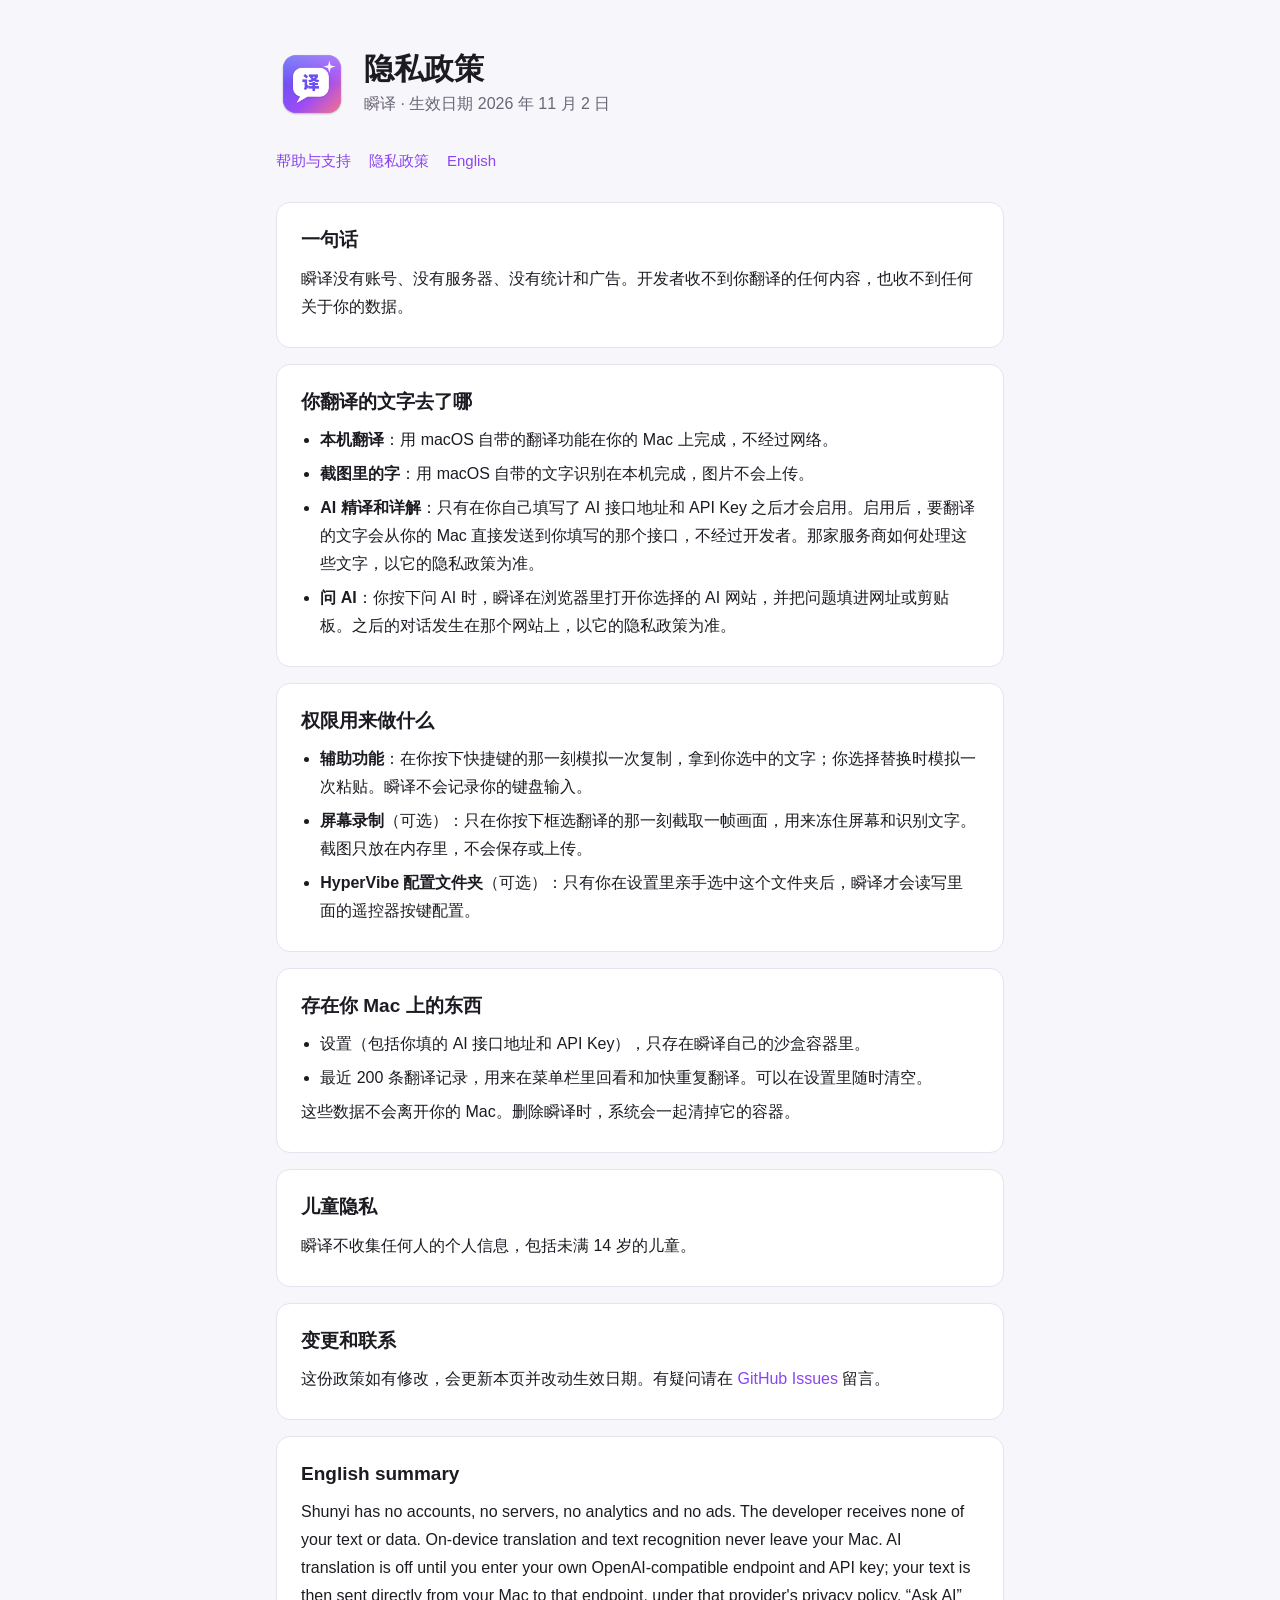
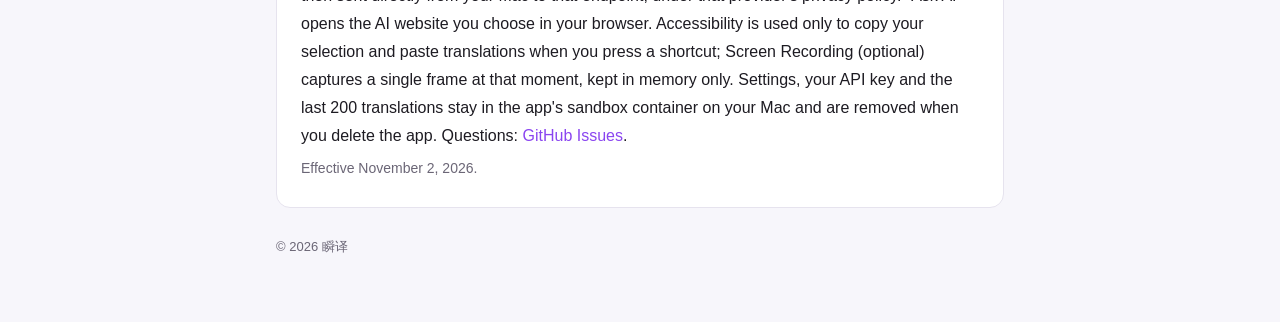
==== privacy.html @ 45ad6c39 "瞬译帮助页和隐私政策" ====
<!doctype html>
<html lang="zh-Hans">
<head>
<meta charset="utf-8">
<meta name="viewport" content="width=device-width, initial-scale=1">
<title>瞬译 · 隐私政策</title>
<link rel="icon" href="icon.png">
<link rel="stylesheet" href="style.css">
</head>
<body>
<main>
  <header>
    <img src="icon.png" alt="瞬译图标">
    <div>
      <h1>隐私政策</h1>
      <p>瞬译 · 生效日期 2026 年 11 月 2 日</p>
    </div>
  </header>
  <nav><a href="./">帮助与支持</a><a href="privacy.html">隐私政策</a><a href="#en">English</a></nav>

  <section>
    <h2>一句话</h2>
    <p>瞬译没有账号、没有服务器、没有统计和广告。开发者收不到你翻译的任何内容，也收不到任何关于你的数据。</p>
  </section>

  <section>
    <h2>你翻译的文字去了哪</h2>
    <ul>
      <li><b>本机翻译</b>：用 macOS 自带的翻译功能在你的 Mac 上完成，不经过网络。</li>
      <li><b>截图里的字</b>：用 macOS 自带的文字识别在本机完成，图片不会上传。</li>
      <li><b>AI 精译和详解</b>：只有在你自己填写了 AI 接口地址和 API Key 之后才会启用。启用后，要翻译的文字会从你的 Mac 直接发送到你填写的那个接口，不经过开发者。那家服务商如何处理这些文字，以它的隐私政策为准。</li>
      <li><b>问 AI</b>：你按下问 AI 时，瞬译在浏览器里打开你选择的 AI 网站，并把问题填进网址或剪贴板。之后的对话发生在那个网站上，以它的隐私政策为准。</li>
    </ul>
  </section>

  <section>
    <h2>权限用来做什么</h2>
    <ul>
      <li><b>辅助功能</b>：在你按下快捷键的那一刻模拟一次复制，拿到你选中的文字；你选择替换时模拟一次粘贴。瞬译不会记录你的键盘输入。</li>
      <li><b>屏幕录制</b>（可选）：只在你按下框选翻译的那一刻截取一帧画面，用来冻住屏幕和识别文字。截图只放在内存里，不会保存或上传。</li>
      <li><b>HyperVibe 配置文件夹</b>（可选）：只有你在设置里亲手选中这个文件夹后，瞬译才会读写里面的遥控器按键配置。</li>
    </ul>
  </section>

  <section>
    <h2>存在你 Mac 上的东西</h2>
    <ul>
      <li>设置（包括你填的 AI 接口地址和 API Key），只存在瞬译自己的沙盒容器里。</li>
      <li>最近 200 条翻译记录，用来在菜单栏里回看和加快重复翻译。可以在设置里随时清空。</li>
    </ul>
    <p>这些数据不会离开你的 Mac。删除瞬译时，系统会一起清掉它的容器。</p>
  </section>

  <section>
    <h2>儿童隐私</h2>
    <p>瞬译不收集任何人的个人信息，包括未满 14 岁的儿童。</p>
  </section>

  <section>
    <h2>变更和联系</h2>
    <p>这份政策如有修改，会更新本页并改动生效日期。有疑问请在 <a href="https://github.com/ViffyGwaanl/shunyi/issues">GitHub Issues</a> 留言。</p>
  </section>

  <section id="en">
    <h2>English summary</h2>
    <p>Shunyi has no accounts, no servers, no analytics and no ads. The developer receives none of your text or data. On-device translation and text recognition never leave your Mac. AI translation is off until you enter your own OpenAI-compatible endpoint and API key; your text is then sent directly from your Mac to that endpoint, under that provider's privacy policy. “Ask AI” opens the AI website you choose in your browser. Accessibility is used only to copy your selection and paste translations when you press a shortcut; Screen Recording (optional) captures a single frame at that moment, kept in memory only. Settings, your API key and the last 200 translations stay in the app's sandbox container on your Mac and are removed when you delete the app. Questions: <a href="https://github.com/ViffyGwaanl/shunyi/issues">GitHub Issues</a>.</p>
    <p class="muted">Effective November 2, 2026.</p>
  </section>

  <footer>© 2026 瞬译</footer>
</main>
</body>
</html>
---- style.css ----
:root { --bg: #f7f6fb; --card: #ffffff; --text: #1d1b22; --muted: #6b6676; --line: #e6e3ee; --accent: #8a45f0; }
@media (prefers-color-scheme: dark) {
  :root { --bg: #141218; --card: #1e1b24; --text: #ecebf1; --muted: #a29dad; --line: #2e2a36; --accent: #b98cff; }
}
* { box-sizing: border-box; }
body { margin: 0; background: var(--bg); color: var(--text); font: 16px/1.75 -apple-system, "PingFang SC", "Hiragino Sans GB", "Helvetica Neue", sans-serif; }
main { max-width: 760px; margin: 0 auto; padding: 48px 16px 64px; }
header { display: flex; align-items: center; gap: 16px; margin-bottom: 28px; }
header img { width: 72px; height: 72px; border-radius: 16px; }
h1 { font-size: 30px; line-height: 1.25; margin: 0; }
header p { margin: 2px 0 0; color: var(--muted); }
nav { display: flex; gap: 18px; margin: 0 0 28px; font-size: 15px; }
a { color: var(--accent); text-decoration: none; }
a:hover { text-decoration: underline; }
section { background: var(--card); border: 1px solid var(--line); border-radius: 14px; padding: 20px 24px; margin: 0 0 16px; }
h2 { font-size: 19px; margin: 0 0 8px; }
h3 { font-size: 16px; margin: 16px 0 4px; }
p, li { margin: 6px 0; }
ul { padding-left: 1.2em; margin: 6px 0; }
kbd { font: 13px ui-monospace, SFMono-Regular, Menlo, monospace; border: 1px solid var(--line); border-bottom-width: 2px; border-radius: 5px; padding: 0 5px; background: var(--bg); }
.muted { color: var(--muted); font-size: 14px; }
footer { color: var(--muted); font-size: 13px; margin-top: 28px; }
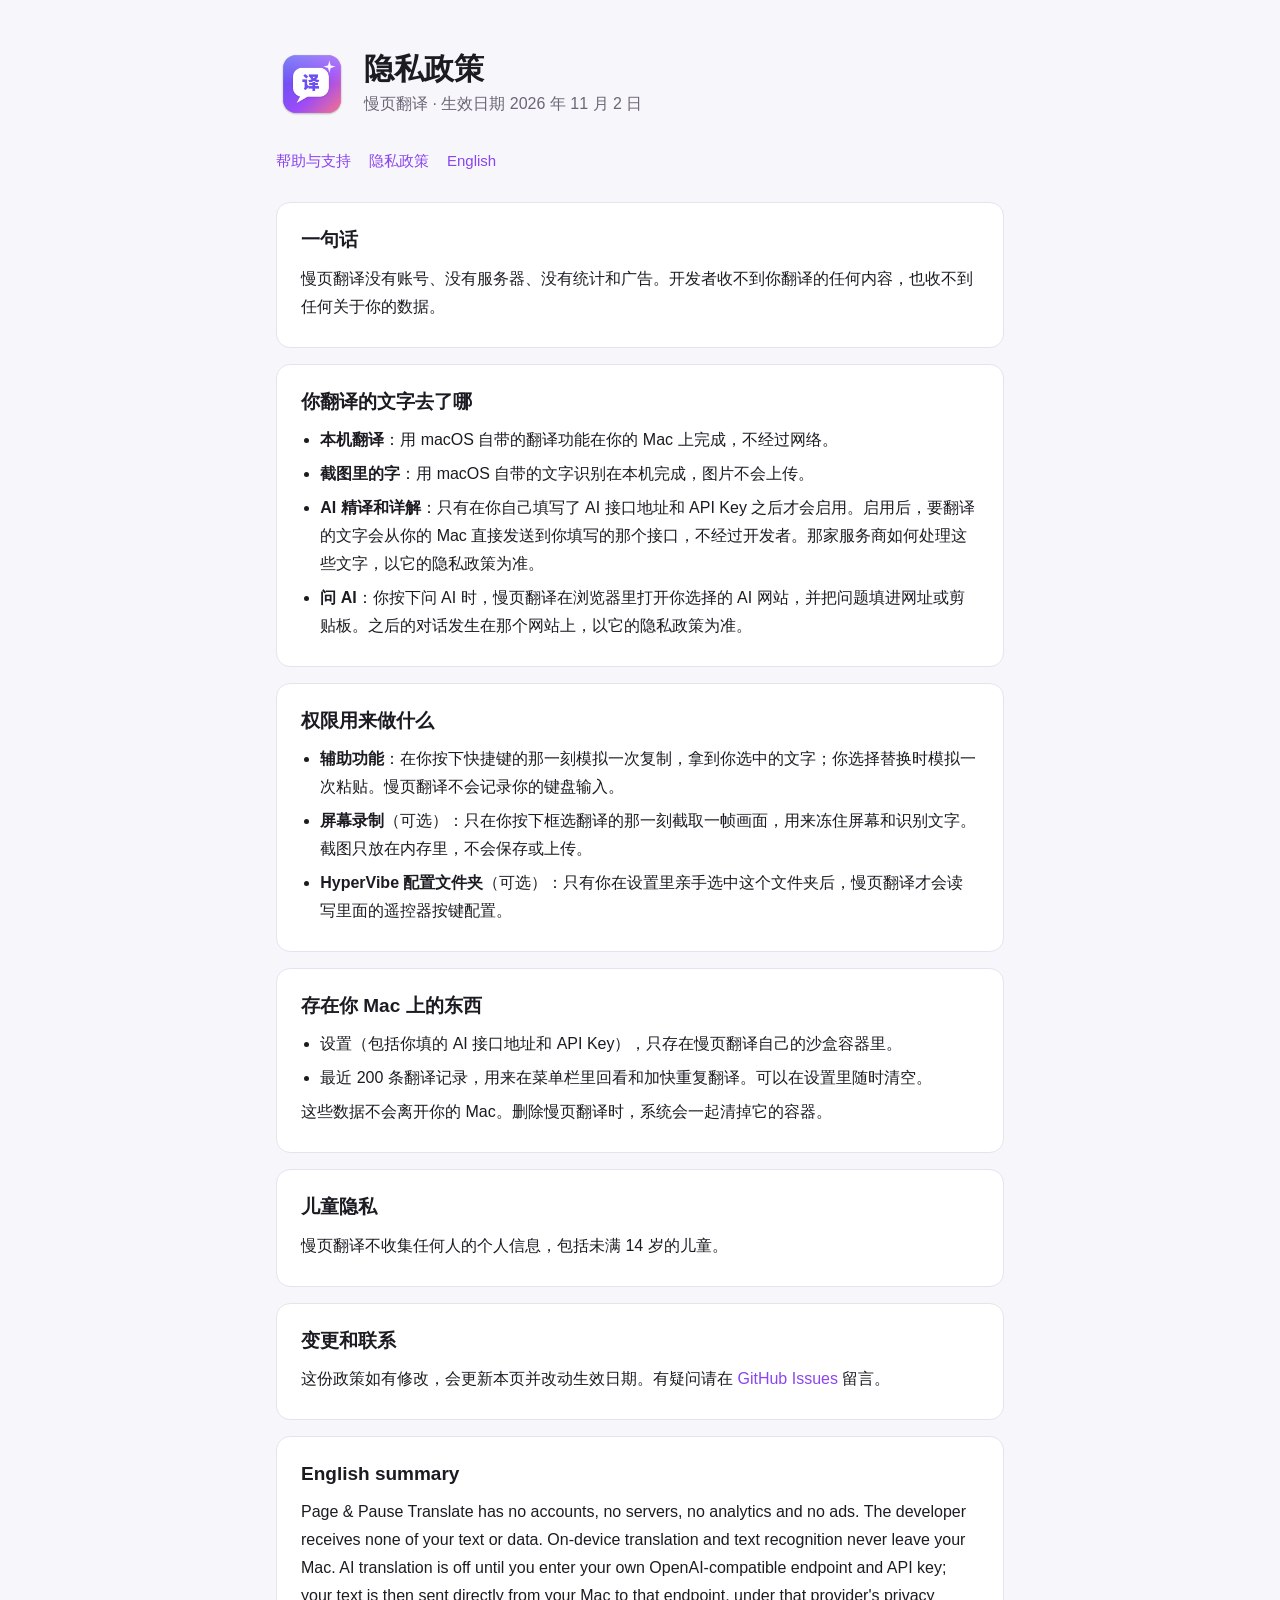
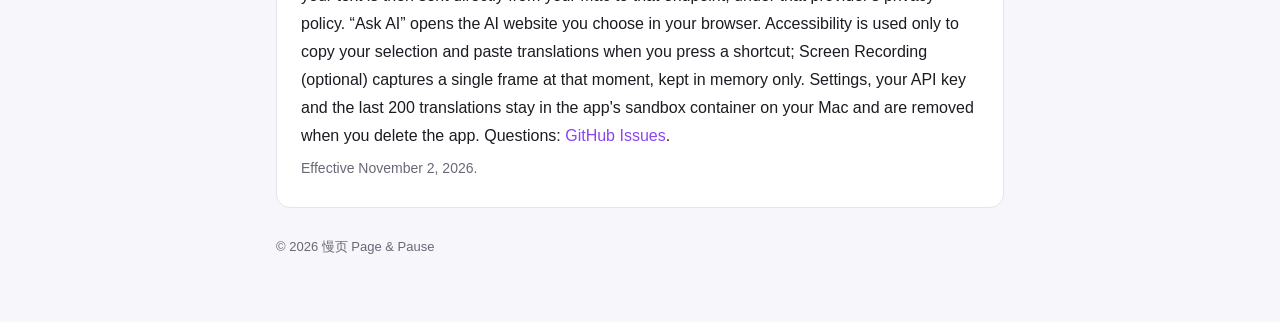
==== commit f460f370: "改名为慢页翻译" ====
--- a/privacy.html
+++ b/privacy.html
@@ -3,24 +3,24 @@
 <head>
 <meta charset="utf-8">
 <meta name="viewport" content="width=device-width, initial-scale=1">
-<title>瞬译 · 隐私政策</title>
+<title>慢页翻译 · 隐私政策</title>
 <link rel="icon" href="icon.png">
 <link rel="stylesheet" href="style.css">
 </head>
 <body>
 <main>
   <header>
-    <img src="icon.png" alt="瞬译图标">
+    <img src="icon.png" alt="慢页翻译图标">
     <div>
       <h1>隐私政策</h1>
-      <p>瞬译 · 生效日期 2026 年 11 月 2 日</p>
+      <p>慢页翻译 · 生效日期 2026 年 11 月 2 日</p>
     </div>
   </header>
   <nav><a href="./">帮助与支持</a><a href="privacy.html">隐私政策</a><a href="#en">English</a></nav>
 
   <section>
     <h2>一句话</h2>
-    <p>瞬译没有账号、没有服务器、没有统计和广告。开发者收不到你翻译的任何内容，也收不到任何关于你的数据。</p>
+    <p>慢页翻译没有账号、没有服务器、没有统计和广告。开发者收不到你翻译的任何内容，也收不到任何关于你的数据。</p>
   </section>
 
   <section>
@@ -29,31 +29,31 @@
       <li><b>本机翻译</b>：用 macOS 自带的翻译功能在你的 Mac 上完成，不经过网络。</li>
       <li><b>截图里的字</b>：用 macOS 自带的文字识别在本机完成，图片不会上传。</li>
       <li><b>AI 精译和详解</b>：只有在你自己填写了 AI 接口地址和 API Key 之后才会启用。启用后，要翻译的文字会从你的 Mac 直接发送到你填写的那个接口，不经过开发者。那家服务商如何处理这些文字，以它的隐私政策为准。</li>
-      <li><b>问 AI</b>：你按下问 AI 时，瞬译在浏览器里打开你选择的 AI 网站，并把问题填进网址或剪贴板。之后的对话发生在那个网站上，以它的隐私政策为准。</li>
+      <li><b>问 AI</b>：你按下问 AI 时，慢页翻译在浏览器里打开你选择的 AI 网站，并把问题填进网址或剪贴板。之后的对话发生在那个网站上，以它的隐私政策为准。</li>
     </ul>
   </section>
 
   <section>
     <h2>权限用来做什么</h2>
     <ul>
-      <li><b>辅助功能</b>：在你按下快捷键的那一刻模拟一次复制，拿到你选中的文字；你选择替换时模拟一次粘贴。瞬译不会记录你的键盘输入。</li>
+      <li><b>辅助功能</b>：在你按下快捷键的那一刻模拟一次复制，拿到你选中的文字；你选择替换时模拟一次粘贴。慢页翻译不会记录你的键盘输入。</li>
       <li><b>屏幕录制</b>（可选）：只在你按下框选翻译的那一刻截取一帧画面，用来冻住屏幕和识别文字。截图只放在内存里，不会保存或上传。</li>
-      <li><b>HyperVibe 配置文件夹</b>（可选）：只有你在设置里亲手选中这个文件夹后，瞬译才会读写里面的遥控器按键配置。</li>
+      <li><b>HyperVibe 配置文件夹</b>（可选）：只有你在设置里亲手选中这个文件夹后，慢页翻译才会读写里面的遥控器按键配置。</li>
     </ul>
   </section>
 
   <section>
     <h2>存在你 Mac 上的东西</h2>
     <ul>
-      <li>设置（包括你填的 AI 接口地址和 API Key），只存在瞬译自己的沙盒容器里。</li>
+      <li>设置（包括你填的 AI 接口地址和 API Key），只存在慢页翻译自己的沙盒容器里。</li>
       <li>最近 200 条翻译记录，用来在菜单栏里回看和加快重复翻译。可以在设置里随时清空。</li>
     </ul>
-    <p>这些数据不会离开你的 Mac。删除瞬译时，系统会一起清掉它的容器。</p>
+    <p>这些数据不会离开你的 Mac。删除慢页翻译时，系统会一起清掉它的容器。</p>
   </section>
 
   <section>
     <h2>儿童隐私</h2>
-    <p>瞬译不收集任何人的个人信息，包括未满 14 岁的儿童。</p>
+    <p>慢页翻译不收集任何人的个人信息，包括未满 14 岁的儿童。</p>
   </section>
 
   <section>
@@ -63,11 +63,11 @@
 
   <section id="en">
     <h2>English summary</h2>
-    <p>Shunyi has no accounts, no servers, no analytics and no ads. The developer receives none of your text or data. On-device translation and text recognition never leave your Mac. AI translation is off until you enter your own OpenAI-compatible endpoint and API key; your text is then sent directly from your Mac to that endpoint, under that provider's privacy policy. “Ask AI” opens the AI website you choose in your browser. Accessibility is used only to copy your selection and paste translations when you press a shortcut; Screen Recording (optional) captures a single frame at that moment, kept in memory only. Settings, your API key and the last 200 translations stay in the app's sandbox container on your Mac and are removed when you delete the app. Questions: <a href="https://github.com/ViffyGwaanl/shunyi/issues">GitHub Issues</a>.</p>
+    <p>Page &amp; Pause Translate has no accounts, no servers, no analytics and no ads. The developer receives none of your text or data. On-device translation and text recognition never leave your Mac. AI translation is off until you enter your own OpenAI-compatible endpoint and API key; your text is then sent directly from your Mac to that endpoint, under that provider's privacy policy. “Ask AI” opens the AI website you choose in your browser. Accessibility is used only to copy your selection and paste translations when you press a shortcut; Screen Recording (optional) captures a single frame at that moment, kept in memory only. Settings, your API key and the last 200 translations stay in the app's sandbox container on your Mac and are removed when you delete the app. Questions: <a href="https://github.com/ViffyGwaanl/shunyi/issues">GitHub Issues</a>.</p>
     <p class="muted">Effective November 2, 2026.</p>
   </section>
 
-  <footer>© 2026 瞬译</footer>
+  <footer>© 2026 慢页 Page &amp; Pause</footer>
 </main>
 </body>
 </html>
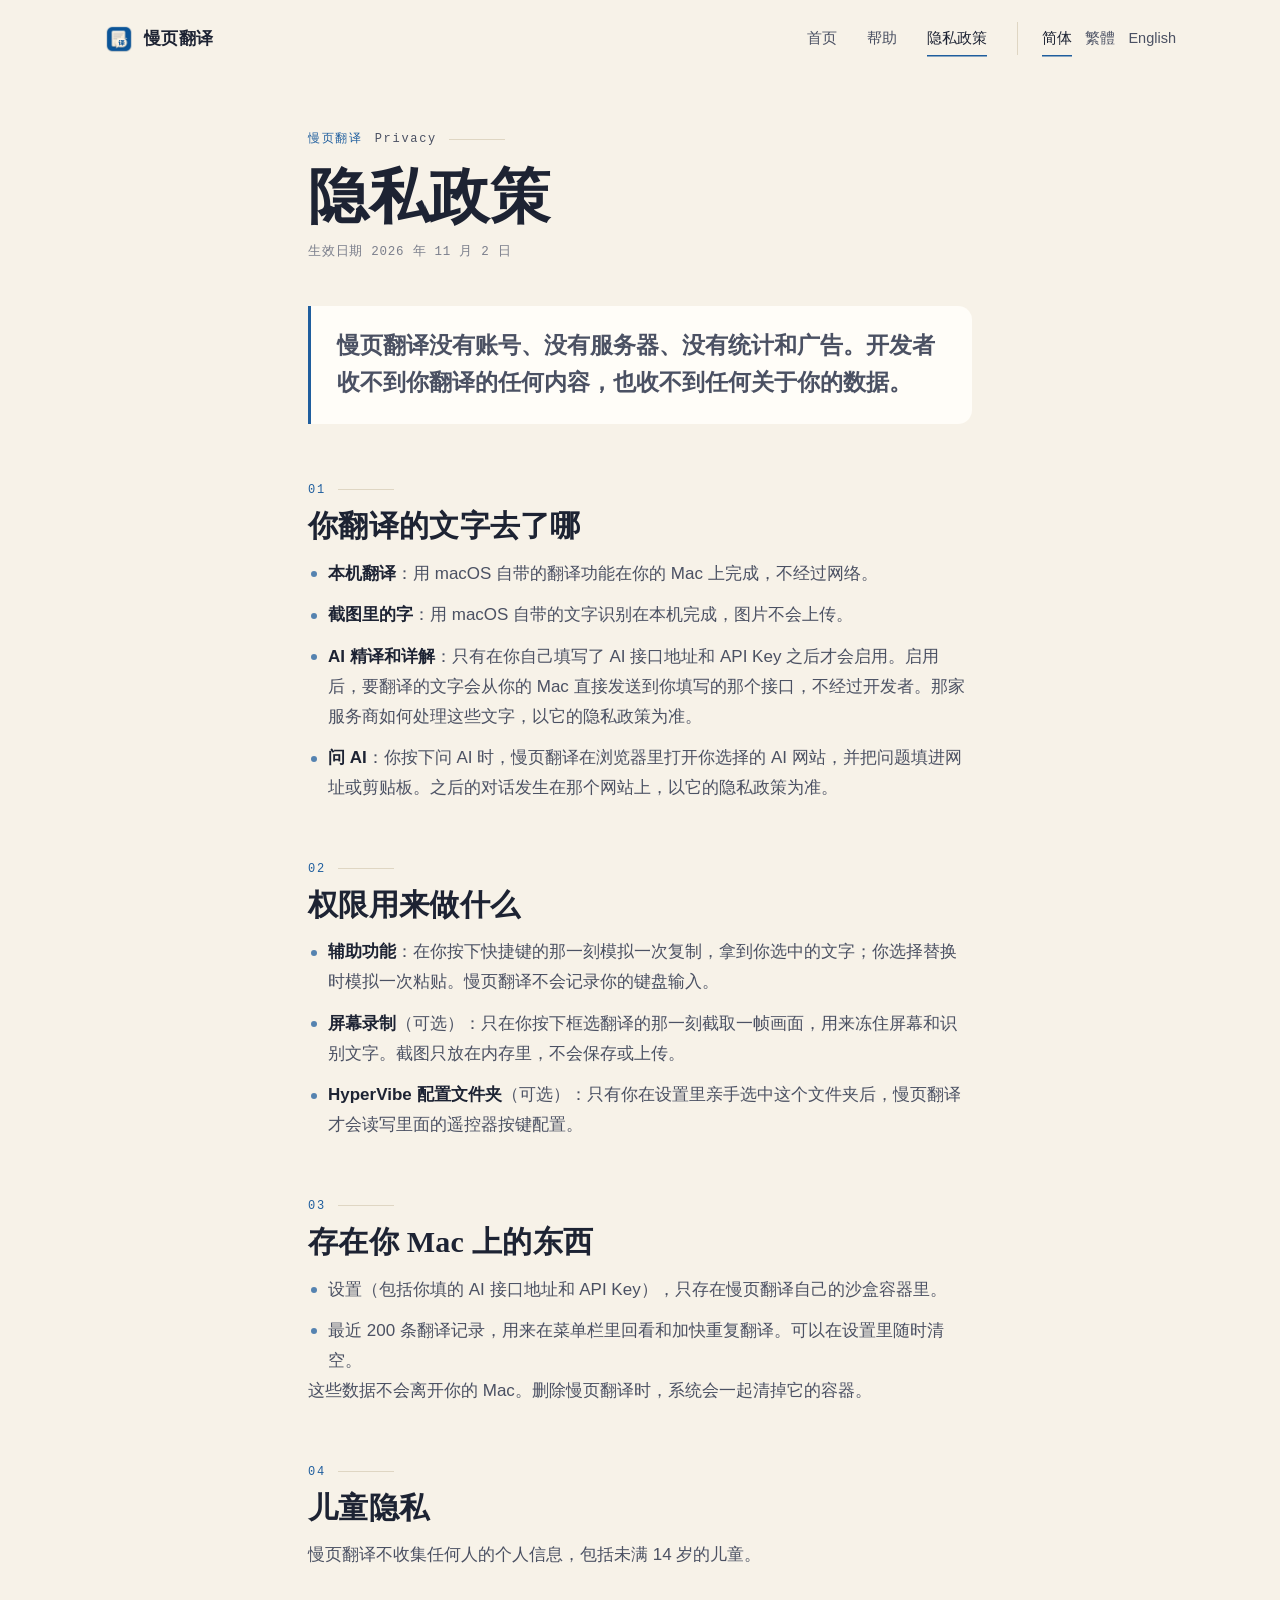
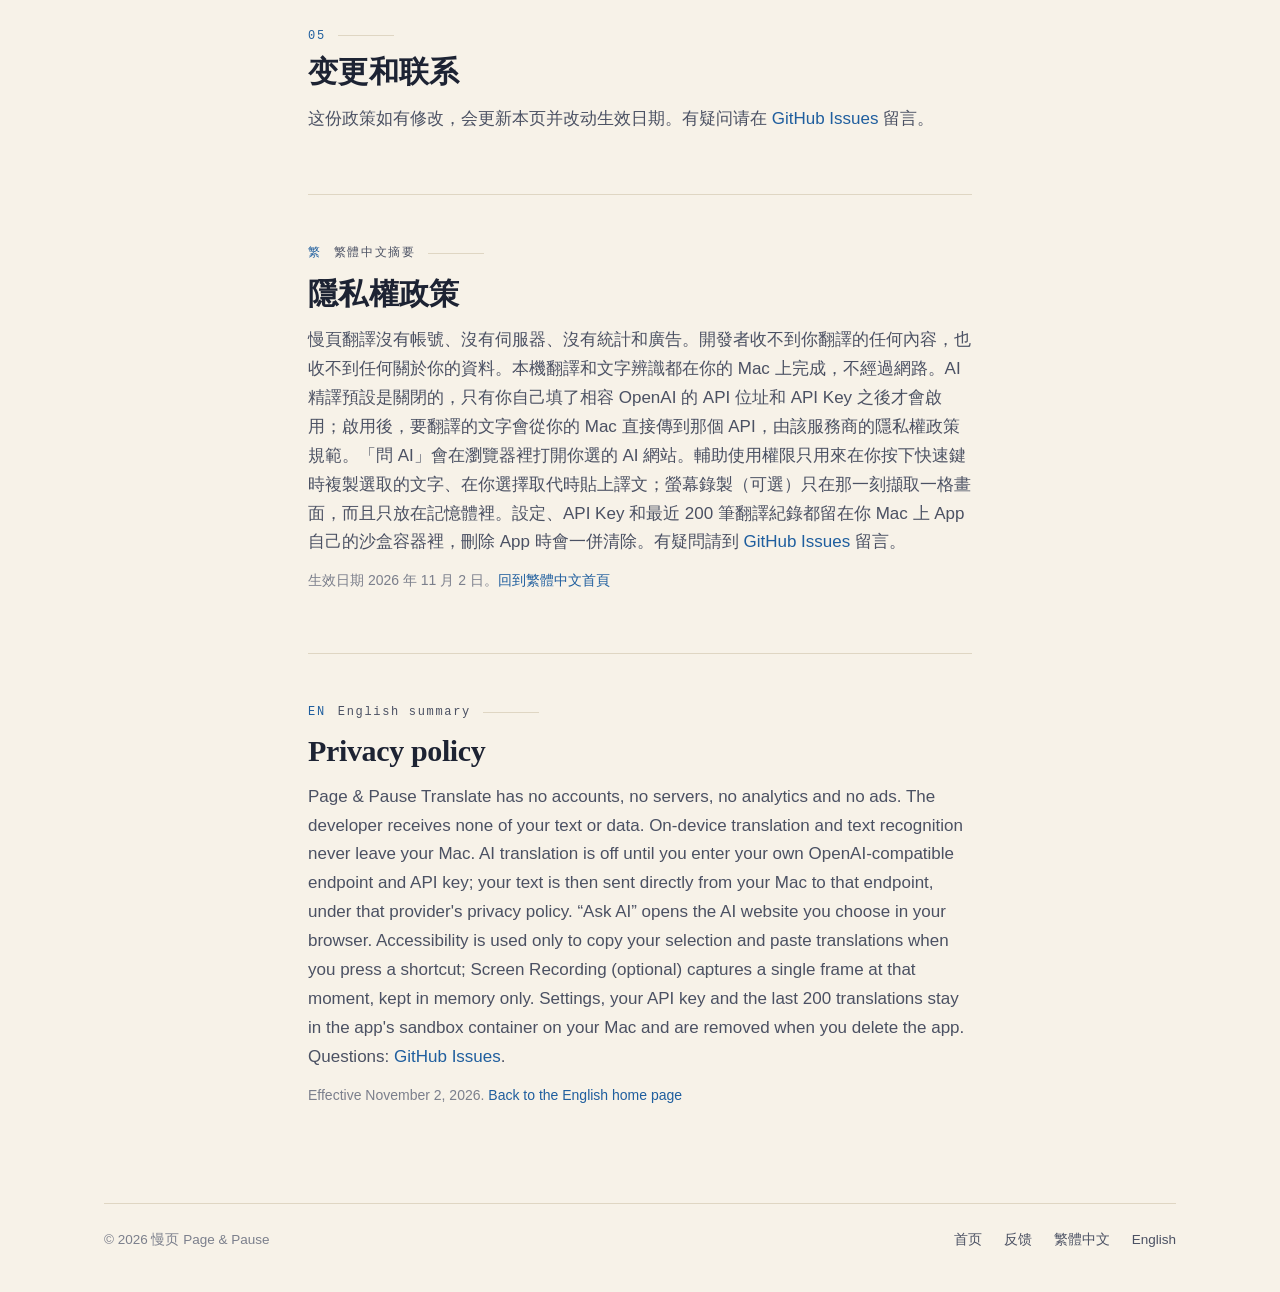
==== commit 5888b5eb: "改成落地页：简体、繁體、English 三个版本，首屏卡片演示，八个功能，隐私，常见问题" ====
--- a/privacy.html
+++ b/privacy.html
@@ -4,26 +4,41 @@
 <meta charset="utf-8">
 <meta name="viewport" content="width=device-width, initial-scale=1">
 <title>慢页翻译 · 隐私政策</title>
+<meta name="description" content="慢页翻译没有账号、没有服务器、没有统计和广告。开发者收不到你翻译的任何内容，也收不到任何关于你的数据。">
+<meta property="og:type" content="website">
+<meta property="og:title" content="慢页翻译 · 隐私政策">
+<meta property="og:image" content="https://viffygwaanl.github.io/shunyi/og.png">
+<meta name="theme-color" content="#F7F2E8" media="(prefers-color-scheme: light)">
+<meta name="theme-color" content="#14161B" media="(prefers-color-scheme: dark)">
 <link rel="icon" href="icon.png">
 <link rel="stylesheet" href="style.css">
 </head>
 <body>
-<main>
-  <header>
-    <img src="icon.png" alt="慢页翻译图标">
-    <div>
-      <h1>隐私政策</h1>
-      <p>慢页翻译 · 生效日期 2026 年 11 月 2 日</p>
-    </div>
-  </header>
-  <nav><a href="./">帮助与支持</a><a href="privacy.html">隐私政策</a><a href="#en">English</a></nav>
+<a class="skip" href="#main">跳到正文</a>
+
+<header class="top wrap">
+  <a class="brand" href="./" aria-label="慢页翻译 首页"><img src="icon.png" alt="" width="30" height="30"><span>慢页翻译</span></a>
+  <nav aria-label="页面导航">
+    <a href="./">首页</a>
+    <a class="opt" href="./#help">帮助</a>
+    <a class="opt" href="privacy.html" aria-current="page">隐私政策</a>
+    <span class="langs">
+      <a href="#main" aria-current="true">简体</a>
+      <a href="#zh-hant" lang="zh-Hant">繁體</a>
+      <a href="#en" lang="en">English</a>
+    </span>
+  </nav>
+</header>
+
+<main id="main" class="doc wrap">
+  <p class="folio"><span>慢页翻译</span>Privacy</p>
+  <h1>隐私政策</h1>
+  <p class="date">生效日期 2026 年 11 月 2 日</p>
+
+  <p class="one">慢页翻译没有账号、没有服务器、没有统计和广告。开发者收不到你翻译的任何内容，也收不到任何关于你的数据。</p>
 
   <section>
-    <h2>一句话</h2>
-    <p>慢页翻译没有账号、没有服务器、没有统计和广告。开发者收不到你翻译的任何内容，也收不到任何关于你的数据。</p>
-  </section>
-
-  <section>
+    <p class="folio"><span>01</span></p>
     <h2>你翻译的文字去了哪</h2>
     <ul>
       <li><b>本机翻译</b>：用 macOS 自带的翻译功能在你的 Mac 上完成，不经过网络。</li>
@@ -34,6 +49,7 @@
   </section>
 
   <section>
+    <p class="folio"><span>02</span></p>
     <h2>权限用来做什么</h2>
     <ul>
       <li><b>辅助功能</b>：在你按下快捷键的那一刻模拟一次复制，拿到你选中的文字；你选择替换时模拟一次粘贴。慢页翻译不会记录你的键盘输入。</li>
@@ -43,6 +59,7 @@
   </section>
 
   <section>
+    <p class="folio"><span>03</span></p>
     <h2>存在你 Mac 上的东西</h2>
     <ul>
       <li>设置（包括你填的 AI 接口地址和 API Key），只存在慢页翻译自己的沙盒容器里。</li>
@@ -52,22 +69,40 @@
   </section>
 
   <section>
+    <p class="folio"><span>04</span></p>
     <h2>儿童隐私</h2>
     <p>慢页翻译不收集任何人的个人信息，包括未满 14 岁的儿童。</p>
   </section>
 
   <section>
+    <p class="folio"><span>05</span></p>
     <h2>变更和联系</h2>
     <p>这份政策如有修改，会更新本页并改动生效日期。有疑问请在 <a href="https://github.com/ViffyGwaanl/shunyi/issues">GitHub Issues</a> 留言。</p>
   </section>
 
-  <section id="en">
-    <h2>English summary</h2>
-    <p>Page &amp; Pause Translate has no accounts, no servers, no analytics and no ads. The developer receives none of your text or data. On-device translation and text recognition never leave your Mac. AI translation is off until you enter your own OpenAI-compatible endpoint and API key; your text is then sent directly from your Mac to that endpoint, under that provider's privacy policy. “Ask AI” opens the AI website you choose in your browser. Accessibility is used only to copy your selection and paste translations when you press a shortcut; Screen Recording (optional) captures a single frame at that moment, kept in memory only. Settings, your API key and the last 200 translations stay in the app's sandbox container on your Mac and are removed when you delete the app. Questions: <a href="https://github.com/ViffyGwaanl/shunyi/issues">GitHub Issues</a>.</p>
-    <p class="muted">Effective November 2, 2026.</p>
+  <section class="en" id="zh-hant" lang="zh-Hant">
+    <p class="folio"><span>繁</span>繁體中文摘要</p>
+    <h2>隱私權政策</h2>
+    <p>慢頁翻譯沒有帳號、沒有伺服器、沒有統計和廣告。開發者收不到你翻譯的任何內容，也收不到任何關於你的資料。本機翻譯和文字辨識都在你的 Mac 上完成，不經過網路。AI 精譯預設是關閉的，只有你自己填了相容 OpenAI 的 API 位址和 API Key 之後才會啟用；啟用後，要翻譯的文字會從你的 Mac 直接傳到那個 API，由該服務商的隱私權政策規範。「問 AI」會在瀏覽器裡打開你選的 AI 網站。輔助使用權限只用來在你按下快速鍵時複製選取的文字、在你選擇取代時貼上譯文；螢幕錄製（可選）只在那一刻擷取一格畫面，而且只放在記憶體裡。設定、API Key 和最近 200 筆翻譯紀錄都留在你 Mac 上 App 自己的沙盒容器裡，刪除 App 時會一併清除。有疑問請到 <a href="https://github.com/ViffyGwaanl/shunyi/issues">GitHub Issues</a> 留言。</p>
+    <p class="muted">生效日期 2026 年 11 月 2 日。<a href="zh-hant.html">回到繁體中文首頁</a></p>
   </section>
 
-  <footer>© 2026 慢页 Page &amp; Pause</footer>
+  <section class="en" id="en" lang="en">
+    <p class="folio"><span>EN</span>English summary</p>
+    <h2>Privacy policy</h2>
+    <p>Page &amp; Pause Translate has no accounts, no servers, no analytics and no ads. The developer receives none of your text or data. On-device translation and text recognition never leave your Mac. AI translation is off until you enter your own OpenAI-compatible endpoint and API key; your text is then sent directly from your Mac to that endpoint, under that provider's privacy policy. “Ask AI” opens the AI website you choose in your browser. Accessibility is used only to copy your selection and paste translations when you press a shortcut; Screen Recording (optional) captures a single frame at that moment, kept in memory only. Settings, your API key and the last 200 translations stay in the app's sandbox container on your Mac and are removed when you delete the app. Questions: <a href="https://github.com/ViffyGwaanl/shunyi/issues">GitHub Issues</a>.</p>
+    <p class="muted">Effective November 2, 2026. <a href="en.html">Back to the English home page</a></p>
+  </section>
 </main>
+
+<footer class="wrap"><div class="foot">
+  <span>© 2026 慢页 Page &amp; Pause</span>
+  <nav aria-label="页脚">
+    <a href="./">首页</a>
+    <a href="https://github.com/ViffyGwaanl/shunyi/issues">反馈</a>
+    <a href="zh-hant.html" lang="zh-Hant" hreflang="zh-Hant">繁體中文</a>
+    <a href="en.html" lang="en" hreflang="en">English</a>
+  </nav>
+</div></footer>
 </body>
 </html>
--- a/style.css
+++ b/style.css
@@ -1,22 +1,445 @@
-:root { --bg: #f7f6fb; --card: #ffffff; --text: #1d1b22; --muted: #6b6676; --line: #e6e3ee; --accent: #8a45f0; }
+/* 慢页翻译 · 纸与海
+   纸 #F7F2E8  墨 #1D2333  海 #1F5E9E  珊瑚 #E8735A（少用）  鼠尾草 #4F9A6B */
+
+:root {
+  color-scheme: light dark;
+  --paper: #F7F2E8; --paper-2: #FFFDF8; --paper-3: #EFE8D9;
+  --ink: #1D2333; --ink-2: #4B5163; --ink-3: #7B7F8C;
+  --rule: #DFD6C3; --rule-2: #EAE3D3;
+  --ocean: #1F5E9E; --ocean-2: #3F7FC1; --ocean-soft: rgba(31, 94, 158, .10);
+  --coral: #E8735A; --sage: #4F9A6B;
+  --sel: #BAD7FB;
+  --sea: #1F5E9E; --sea-deep: #174B80; --on-sea: #F7F2E8;
+  --glass: rgba(255, 250, 241, .86); --glass-edge: rgba(255, 255, 255, .8);
+  --fill: rgba(29, 35, 51, .05); --fill-2: rgba(29, 35, 51, .09); --hair: rgba(29, 35, 51, .13);
+  --shadow-card: 0 0 0 .5px rgba(29, 35, 51, .12), 0 22px 46px -14px rgba(29, 35, 51, .34), 0 4px 12px rgba(29, 35, 51, .08);
+  --shadow-sheet: 0 30px 70px -30px rgba(29, 35, 51, .30), 0 2px 6px rgba(29, 35, 51, .05);
+  --serif: "Charter", "Iowan Old Style", Georgia, "Songti SC", "STSong", "Noto Serif SC", "Source Han Serif SC", "Noto Serif CJK SC", serif;
+  --sans: -apple-system, BlinkMacSystemFont, "PingFang SC", "Hiragino Sans GB", "Helvetica Neue", "Segoe UI", "Microsoft YaHei", sans-serif;
+  --mono: ui-monospace, "SF Mono", SFMono-Regular, Menlo, Consolas, monospace;
+  --round: ui-rounded, "SF Pro Rounded", -apple-system, "PingFang SC", sans-serif;
+  --gutter: clamp(20px, 5vw, 48px);
+  --gap-section: clamp(72px, 11vw, 136px);
+}
+:root:lang(en) { --serif: ui-serif, "New York", "Charter", "Iowan Old Style", Georgia, "Songti SC", serif; }
+:root:lang(zh-Hant) {
+  --serif: "Charter", "Iowan Old Style", Georgia, "Songti TC", "STSong", "Noto Serif TC", "Source Han Serif TC", "Noto Serif CJK TC", serif;
+  --sans: -apple-system, BlinkMacSystemFont, "PingFang TC", "Heiti TC", "Helvetica Neue", "Segoe UI", "Microsoft JhengHei", sans-serif;
+  --round: ui-rounded, "SF Pro Rounded", -apple-system, "PingFang TC", sans-serif;
+}
+
 @media (prefers-color-scheme: dark) {
-  :root { --bg: #141218; --card: #1e1b24; --text: #ecebf1; --muted: #a29dad; --line: #2e2a36; --accent: #b98cff; }
-}
+  :root {
+    --paper: #14161B; --paper-2: #1C1F26; --paper-3: #0F1115;
+    --ink: #ECE9E1; --ink-2: #B5B7BE; --ink-3: #8A8D97;
+    --rule: #2D313A; --rule-2: #252931;
+    --ocean: #78ABEE; --ocean-2: #5A93DD; --ocean-soft: rgba(120, 171, 238, .14);
+    --coral: #F08D76; --sage: #72BC8D;
+    --sel: #2F5687;
+    --sea: #173A61; --sea-deep: #10294A; --on-sea: #ECE9E1;
+    --glass: rgba(44, 42, 38, .84); --glass-edge: rgba(255, 255, 255, .13);
+    --fill: rgba(255, 255, 255, .07); --fill-2: rgba(255, 255, 255, .11); --hair: rgba(255, 255, 255, .16);
+    --shadow-card: 0 0 0 .5px rgba(0, 0, 0, .6), 0 24px 50px -14px rgba(0, 0, 0, .7), 0 4px 12px rgba(0, 0, 0, .3);
+    --shadow-sheet: 0 30px 70px -30px rgba(0, 0, 0, .75), 0 2px 6px rgba(0, 0, 0, .3);
+  }
+}
+
 * { box-sizing: border-box; }
-body { margin: 0; background: var(--bg); color: var(--text); font: 16px/1.75 -apple-system, "PingFang SC", "Hiragino Sans GB", "Helvetica Neue", sans-serif; }
-main { max-width: 760px; margin: 0 auto; padding: 48px 16px 64px; }
-header { display: flex; align-items: center; gap: 16px; margin-bottom: 28px; }
-header img { width: 72px; height: 72px; border-radius: 16px; }
-h1 { font-size: 30px; line-height: 1.25; margin: 0; }
-header p { margin: 2px 0 0; color: var(--muted); }
-nav { display: flex; gap: 18px; margin: 0 0 28px; font-size: 15px; }
-a { color: var(--accent); text-decoration: none; }
+html { -webkit-text-size-adjust: 100%; scroll-behavior: smooth; }
+body { margin: 0; background: var(--paper); color: var(--ink); font: 17px/1.75 var(--sans); -webkit-font-smoothing: antialiased; text-rendering: optimizeLegibility; overflow-x: hidden; }
+:lang(en) body { line-height: 1.65; }
+img, svg { display: block; max-width: 100%; }
+h1, h2, h3, p, ul, ol, figure { margin: 0; }
+h1, h2, h3 { text-wrap: balance; }
+.nb { display: inline-block; }   /* 中文标题只在逗号、问号后面换行 */
+ul, ol { padding: 0; list-style: none; }
+a { color: var(--ocean); text-decoration: none; text-underline-offset: .22em; }
 a:hover { text-decoration: underline; }
-section { background: var(--card); border: 1px solid var(--line); border-radius: 14px; padding: 20px 24px; margin: 0 0 16px; }
-h2 { font-size: 19px; margin: 0 0 8px; }
-h3 { font-size: 16px; margin: 16px 0 4px; }
-p, li { margin: 6px 0; }
-ul { padding-left: 1.2em; margin: 6px 0; }
-kbd { font: 13px ui-monospace, SFMono-Regular, Menlo, monospace; border: 1px solid var(--line); border-bottom-width: 2px; border-radius: 5px; padding: 0 5px; background: var(--bg); }
-.muted { color: var(--muted); font-size: 14px; }
-footer { color: var(--muted); font-size: 13px; margin-top: 28px; }
+:focus-visible { outline: 2px solid var(--ocean); outline-offset: 3px; border-radius: 4px; }
+::selection { background: var(--sel); }
+.sprite { position: absolute; width: 0; height: 0; overflow: hidden; }
+.ic { width: 1em; height: 1em; flex: none; fill: none; stroke: currentColor; stroke-width: 2; stroke-linecap: round; stroke-linejoin: round; }
+.ic.solid { fill: currentColor; stroke: none; }
+.wrap { max-width: 1168px; margin: 0 auto; padding: 0 var(--gutter); }
+.skip { position: absolute; left: 12px; top: -48px; z-index: 10; padding: 8px 14px; background: var(--ink); color: var(--paper); border-radius: 8px; font-size: 14px; }
+.skip:focus { top: 12px; }
+
+/* ---------- 顶栏 ---------- */
+.top { display: flex; align-items: center; justify-content: space-between; gap: 16px; padding-top: 22px; padding-bottom: 22px; }
+.brand { display: inline-flex; align-items: center; gap: 10px; color: var(--ink); font: 700 17px/1 var(--serif); letter-spacing: .02em; }
+.brand:hover { text-decoration: none; }
+.brand img { width: 30px; height: 30px; border-radius: 7px; }
+.top nav { display: flex; align-items: center; gap: clamp(14px, 3vw, 30px); font-size: 14.5px; }
+.langs { display: inline-flex; gap: 13px; padding-left: clamp(12px, 2.4vw, 24px); border-left: 1px solid var(--rule); }
+.top nav a { color: var(--ink-2); padding: 4px 0; }
+.top nav a:hover, .top nav a[aria-current] { color: var(--ink); text-decoration: none; box-shadow: 0 1.5px 0 var(--ocean); }
+
+/* ---------- 按键 ---------- */
+kbd { display: inline-flex; align-items: center; justify-content: center; min-width: 1.75em; height: 1.75em; padding: 0 .42em; font: 500 .8em/1 var(--round); color: var(--ink-2); background: var(--paper-2); border: 1px solid var(--rule); border-bottom-width: 2px; border-radius: 6px; vertical-align: .08em; white-space: nowrap; }
+kbd + kbd { margin-left: 3px; }
+
+/* ---------- 首屏 ---------- */
+.hero { display: grid; grid-template-columns: minmax(0, 11fr) minmax(0, 14fr); gap: clamp(28px, 4.5vw, 72px); align-items: center; padding-top: clamp(28px, 5vw, 64px); padding-bottom: clamp(48px, 7vw, 96px); }
+.eyebrow { display: flex; flex-wrap: wrap; align-items: center; gap: 6px 12px; font: 500 12.5px/1.4 var(--mono); letter-spacing: .06em; color: var(--ink-3); }
+.eyebrow i { width: 26px; height: 1px; background: var(--rule); }
+.hero h1 { margin: 22px 0 26px; font: 900 clamp(40px, 5.4vw, 80px)/1.16 var(--serif); letter-spacing: .01em; }
+:lang(en) .hero h1 { font-weight: 800; font-size: clamp(36px, 4.5vw, 66px); line-height: 1.08; letter-spacing: -.015em; }
+.hero h1 .beat { display: block; white-space: nowrap; transition: color .45s ease; }
+.hero[data-beat="1"] .beat:nth-child(1), .hero[data-beat="2"] .beat:nth-child(2), .hero[data-beat="3"] .beat:nth-child(3) { color: var(--ocean); }
+.hero .lede { max-width: 25em; color: var(--ink-2); font-size: 18px; }
+:lang(en) .hero .lede { max-width: 30em; }
+.cta { display: flex; flex-wrap: wrap; gap: 12px; margin-top: 30px; }
+.btn { display: inline-flex; flex-direction: column; justify-content: center; gap: 3px; min-width: 176px; padding: 11px 22px 12px; border-radius: 13px; border: 1px solid var(--ink); color: var(--ink); line-height: 1.2; transition: transform .15s ease, background-color .15s ease, box-shadow .15s ease; }
+.btn small { font: 500 11.5px/1.2 var(--sans); letter-spacing: .04em; opacity: .72; }
+.btn b { font: 700 18px/1.2 var(--serif); letter-spacing: .01em; }
+.btn.primary { background: var(--ink); color: var(--paper); }
+.btn[href]:hover { text-decoration: none; transform: translateY(-1px); box-shadow: 0 10px 22px -12px rgba(29, 35, 51, .5); }
+.btn:not([href]) { border-style: dashed; border-color: var(--rule); background: transparent; color: var(--ink-2); cursor: default; }
+.btn.primary:not([href]) { border-color: var(--ink-3); color: var(--ink); }
+.hero .meta { margin-top: 22px; font-size: 13.5px; color: var(--ink-3); }
+.hero .meta > span + span::before { content: "·"; margin: 0 .6em; }
+.hero .meta.note { margin-top: 6px; }
+
+/* ---------- 演示 ---------- */
+.demo { position: relative; min-width: 0; container-type: inline-size; }
+.stage { position: relative; }
+.sheet { position: relative; background: var(--paper-2); border: 1px solid var(--rule); border-radius: 16px; box-shadow: var(--shadow-sheet); overflow: hidden; }
+.sheet-bar { display: flex; align-items: center; gap: 7px; height: 36px; padding: 0 15px; border-bottom: 1px solid var(--rule-2); }
+.sheet-bar i { width: 10px; height: 10px; border-radius: 50%; background: var(--rule); }
+.sheet-bar span { margin-left: 8px; font: 600 12px/1 var(--sans); color: var(--ink-3); }
+.sheet-body { min-height: 452px; padding: 30px clamp(20px, 4.2vw, 40px) 40px; }
+.sheet .kicker { font: 600 11px/1 var(--sans); letter-spacing: .16em; color: var(--ocean); }
+.sheet .title { text-wrap: balance; margin: 10px 0 4px; font: 700 clamp(24px, 3vw, 30px)/1.2 var(--sans); letter-spacing: -.01em; }
+.sheet .sub { margin-bottom: 22px; font-size: 13px; color: var(--ink-3); }
+.sheet .t { max-width: 462px; font: 17px/1.8 "Charter", "Iowan Old Style", Georgia, serif; color: var(--ink); }
+.sheet .t + .t { margin-top: 16px; }
+.sel { background: linear-gradient(var(--sel), var(--sel)) no-repeat 0 0 / 0% 100%; transition: background-size .7s cubic-bezier(.4, 0, .2, 1); }
+.is-selected .sel { background-size: 100% 100%; }
+.demo:not(.is-selected) .sel { transition-duration: .25s; }
+
+.keys { display: flex; align-items: center; justify-content: center; gap: 12px; margin-top: 20px; font-size: 13.5px; color: var(--ink-3); }
+.keys kbd { min-width: 34px; height: 34px; font-size: 15px; border-radius: 9px; border-bottom-width: 3px; transition: transform .09s ease, background-color .09s ease, color .09s ease, border-color .09s ease; }
+.is-pressed .keys kbd { transform: translateY(2px); border-bottom-width: 1px; margin-bottom: 2px; background: var(--ocean); border-color: var(--ocean); color: var(--paper-2); }
+
+/* ---------- 翻译卡片（照着 App 里的样子画的）---------- */
+.card { --c1: var(--ink); --c2: color-mix(in srgb, var(--ink) 62%, transparent); --c3: color-mix(in srgb, var(--ink) 34%, transparent);
+  border-radius: 22px; background: var(--glass); -webkit-backdrop-filter: blur(22px) saturate(1.5); backdrop-filter: blur(22px) saturate(1.5);
+  border: 1px solid var(--glass-edge); box-shadow: var(--shadow-card); color: var(--c1); font-family: var(--sans); text-align: left; }
+.card p { margin: 0; }
+.card-head { display: flex; align-items: center; gap: 8px; padding: 14px 18px 8px; min-height: 46px; }
+.chip { display: inline-flex; align-items: center; gap: 5px; padding: 4px 9px 4px 8px; border-radius: 99px; background: linear-gradient(135deg, #2E73BA, #14579A); color: #fff; font: 600 11.5px/1.25 var(--sans); white-space: nowrap; }
+.chip .ic { font-size: 11px; stroke-width: 2.6; }
+.pair { display: inline-flex; align-items: center; gap: 5px; font: 500 12px/1.25 var(--sans); color: var(--c2); white-space: nowrap; }
+.pair .ic { font-size: 9px; stroke-width: 3; }
+.grow { flex: 1; }
+.badge { display: inline-flex; align-items: center; gap: 4px; padding: 3px 8px 3px 7px; border-radius: 99px; background: var(--fill); font: 500 11px/1.3 var(--sans); color: var(--c2); white-space: nowrap; }
+.badge .ic { font-size: 11px; }
+.badge em { font-style: normal; color: var(--c3); }
+.spin { width: 9px; height: 9px; border-radius: 50%; border: 1.5px solid var(--c3); border-top-color: transparent; animation: spin .8s linear infinite; }
+@keyframes spin { to { transform: rotate(360deg); } }
+.pin { font-size: 12.5px; color: var(--c3); transform: rotate(35deg); margin-left: 2px; }
+.card-body { display: grid; gap: 12px; padding: 0 18px 6px; }
+.src { position: relative; padding-left: 13px; font-size: 13px; line-height: 1.5; color: var(--c2); }
+.src::before { content: ""; position: absolute; left: 0; top: 1px; bottom: 1px; width: 3px; border-radius: 2px; background: color-mix(in srgb, var(--ocean) 70%, transparent); }
+.out { font-size: 17px; line-height: 1.55; }
+.card-foot { display: flex; align-items: center; gap: 5px; padding: 4px 10px 10px; }
+.pill { display: inline-flex; align-items: center; gap: 5px; padding: 5px 8px; border-radius: 8px; background: var(--fill); font: 500 12px/1.3 var(--sans); color: var(--c2); white-space: nowrap; }
+.pill .ic { font-size: 12px; }
+.pill .k { font: 500 10px/1 var(--round); color: var(--c3); }
+.esc { margin-left: auto; padding: 3px 6px; border: 1px solid var(--hair); border-radius: 5px; font: 600 10.5px/1.2 var(--round); color: var(--c3); }
+
+/* 首屏那张会动的卡片 */
+.demo-card { position: absolute; z-index: 2; left: 18px; top: 238px; width: min(480px, calc(100% - 16px)); opacity: 0; transform: scale(.965); transform-origin: 50% 0; transition: opacity .16s ease-out, transform .3s cubic-bezier(.2, .85, .3, 1.08); pointer-events: none; }
+.is-card .demo-card { opacity: 1; transform: none; }
+.demo-card .badge, .demo-card .out { display: grid; }
+.demo-card .badge { padding: 0; background: none; justify-items: end; }
+.demo-card .badge .lb { display: inline; padding: 0; background: none; }
+.demo-card .badge > span { grid-area: 1 / 1; display: inline-flex; align-items: center; gap: 4px; padding: 3px 8px 3px 7px; border-radius: 99px; background: var(--fill); transition: opacity .2s ease-out; }
+.demo-card .out > p { grid-area: 1 / 1; transition: opacity .18s ease-out; }
+.demo-card .b-ai, .demo-card .t-ai { opacity: 0; }
+.is-ai .demo-card .b-ai, .is-ai .demo-card .t-ai { opacity: 1; }
+.is-ai .demo-card .b-local, .is-ai .demo-card .t-local { opacity: 0; }
+
+/* ---------- 海浪细线 ---------- */
+.wave { height: 9px; background: var(--ocean); opacity: .32;
+  -webkit-mask: url("data:image/svg+xml,%3Csvg xmlns='http://www.w3.org/2000/svg' width='56' height='9' viewBox='0 0 56 9'%3E%3Cpath d='M0 4.5c7 0 7-3.5 14-3.5s7 3.5 14 3.5 7-3.5 14-3.5 7 3.5 14 3.5' fill='none' stroke='%23000' stroke-width='1.2'/%3E%3C/svg%3E") repeat-x left center;
+  mask: url("data:image/svg+xml,%3Csvg xmlns='http://www.w3.org/2000/svg' width='56' height='9' viewBox='0 0 56 9'%3E%3Cpath d='M0 4.5c7 0 7-3.5 14-3.5s7 3.5 14 3.5 7-3.5 14-3.5 7 3.5 14 3.5' fill='none' stroke='%23000' stroke-width='1.2'/%3E%3C/svg%3E") repeat-x left center; }
+
+/* ---------- 章节 ---------- */
+.section { padding-top: var(--gap-section); }
+.sec-head { max-width: 46em; margin-bottom: clamp(36px, 5vw, 64px); }
+.folio { display: flex; align-items: center; gap: 12px; font: 500 12px/1 var(--mono); letter-spacing: .14em; color: var(--ink-3); }
+.folio span { color: var(--ocean); }
+.folio::after { content: ""; width: 56px; height: 1px; background: var(--rule); }
+h2 { margin-top: 18px; font: 900 clamp(30px, 4vw, 46px)/1.22 var(--serif); letter-spacing: .01em; }
+:lang(en) h2 { font-weight: 700; letter-spacing: -.012em; line-height: 1.14; }
+.sec-head .lede { margin-top: 14px; color: var(--ink-2); }
+
+/* ---------- 功能 ---------- */
+.features { display: grid; grid-template-columns: repeat(2, minmax(0, 1fr)); gap: clamp(48px, 6vw, 80px) clamp(28px, 4vw, 56px); }
+.feature { min-width: 0; }
+.feature.wide { grid-column: 1 / -1; display: grid; grid-template-columns: minmax(0, 5fr) minmax(0, 7fr); gap: clamp(24px, 4vw, 56px); align-items: center; }
+.feature.wide.flip .plate { order: 2; }
+.plate { position: relative; display: flex; align-items: center; justify-content: center; min-height: 248px; padding: 28px clamp(16px, 3vw, 32px); background: var(--paper-3); border: 1px solid var(--rule-2); border-radius: 20px; overflow: hidden; }
+.feature:not(.wide) .plate { height: 320px; margin-bottom: 24px; }
+.f-no { font: 500 12px/1 var(--mono); letter-spacing: .12em; color: var(--ink-3); }
+.f-no::after { content: ""; display: inline-block; width: 22px; height: 1px; margin-left: 10px; background: var(--rule); vertical-align: middle; }
+.feature h3 { margin: 12px 0 10px; font: 700 clamp(22px, 2.4vw, 27px)/1.3 var(--serif); letter-spacing: .01em; }
+:lang(en) .feature h3 { letter-spacing: -.005em; line-height: 1.22; }
+.feature p.body { color: var(--ink-2); font-size: 16px; max-width: 34em; }
+.tags { display: flex; flex-wrap: wrap; align-items: center; gap: 8px; margin-top: 14px; }
+.tag { padding: 2px 10px; border: 1px solid var(--rule); border-radius: 99px; font-size: 12.5px; line-height: 1.6; color: var(--ink-3); }
+
+.card.mini { width: 100%; max-width: 380px; border-radius: 18px; }
+.card.mini .card-head { flex-wrap: wrap; row-gap: 6px; padding: 12px 15px 8px; min-height: 0; }
+.card.mini .card-body { padding: 0 15px 15px; gap: 10px; }
+.card.mini .out { font-size: 16px; }
+
+/* 01 两段：本机先到，AI 接替 */
+.two { width: 100%; max-width: 520px; display: grid; gap: 0; }
+.two-row { display: grid; grid-template-columns: 92px minmax(0, 1fr); gap: 14px; align-items: baseline; }
+.two-row .badge { justify-self: start; background: var(--paper-2); border: 1px solid var(--rule); color: var(--ink-2); }
+.two-row p { font-size: 16.5px; line-height: 1.6; color: var(--ink-3); }
+.two-row.final p { color: var(--ink); font-weight: 500; }
+.two-row.final .badge { background: var(--ocean); border-color: var(--ocean); color: var(--paper-2); }
+.two-gap { display: grid; grid-template-columns: 92px minmax(0, 1fr); gap: 14px; align-items: center; height: 46px; }
+.two-gap i { justify-self: start; width: 1px; height: 100%; margin-left: 20px; background: linear-gradient(var(--rule), var(--ocean)); }
+.two-gap span { font: 500 12px/1 var(--mono); letter-spacing: .06em; color: var(--ink-3); }
+
+/* 02 剪贴板和截图 */
+.clip { display: flex; align-items: center; justify-content: center; gap: 14px; width: 100%; }
+.shot { position: relative; flex: none; width: 150px; padding: 14px 13px 16px; background: #fff; border-radius: 8px; box-shadow: 0 10px 24px -10px rgba(29, 35, 51, .35), 0 0 0 1px rgba(29, 35, 51, .06); transform: rotate(-3deg); color: #1D2333; }
+.shot::before { content: ""; display: block; width: 26px; height: 6px; margin-bottom: 9px; border-radius: 2px; background: var(--coral); }
+.shot b { display: block; font: 600 12.5px/1.45 Georgia, serif; }
+.shot i { display: block; height: 5px; margin-top: 7px; border-radius: 3px; background: #E7E3DA; }
+.shot i:last-of-type { width: 60%; }
+.shot .vf { position: absolute; inset: 6px; border-radius: 6px; --b: 2px solid #1F5E9E;
+  background: linear-gradient(#1F5E9E, #1F5E9E) 0 0 / 14px 2px, linear-gradient(#1F5E9E, #1F5E9E) 0 0 / 2px 14px, linear-gradient(#1F5E9E, #1F5E9E) 100% 0 / 14px 2px, linear-gradient(#1F5E9E, #1F5E9E) 100% 0 / 2px 14px,
+              linear-gradient(#1F5E9E, #1F5E9E) 0 100% / 14px 2px, linear-gradient(#1F5E9E, #1F5E9E) 0 100% / 2px 14px, linear-gradient(#1F5E9E, #1F5E9E) 100% 100% / 14px 2px, linear-gradient(#1F5E9E, #1F5E9E) 100% 100% / 2px 14px;
+  background-repeat: no-repeat; }
+.flow { flex: none; font-size: 18px; color: var(--ink-3); }
+.clip .card.mini { max-width: 250px; }
+
+/* 03 框选字幕 */
+.region { position: relative; width: 100%; max-width: 400px; padding-bottom: 34px; }
+.video { position: relative; aspect-ratio: 16 / 9; border-radius: 12px; overflow: hidden; background: radial-gradient(120% 90% at 78% 8%, rgba(120, 190, 235, .42), transparent 55%), radial-gradient(60% 50% at 22% 78%, rgba(38, 120, 160, .5), transparent 70%), linear-gradient(165deg, #0D3558, #082238 62%, #06182A); box-shadow: 0 12px 28px -14px rgba(0, 0, 0, .55); }
+.video::before, .video::after { content: ""; position: absolute; border-radius: 50%; background: rgba(255, 255, 255, .16); }
+.video::before { width: 9px; height: 9px; left: 31%; top: 34%; box-shadow: 16px -18px 0 -2px rgba(255, 255, 255, .13), -12px 26px 0 -3px rgba(255, 255, 255, .12); }
+.video::after { width: 6px; height: 6px; left: 64%; top: 46%; box-shadow: 10px -22px 0 -1px rgba(255, 255, 255, .1); }
+.frozen { position: absolute; left: 10px; top: 10px; z-index: 2; display: inline-flex; align-items: center; gap: 6px; padding: 3px 8px; border-radius: 99px; background: rgba(0, 0, 0, .42); color: #fff; font: 500 11px/1.4 var(--sans); }
+.frozen i { width: 3px; height: 9px; border-radius: 1px; background: #fff; box-shadow: 5px 0 0 #fff; margin-right: 5px; }
+.subtitle { position: absolute; left: 50%; bottom: 14%; transform: translateX(-50%); padding: 5px 10px; white-space: nowrap; color: #fff; font: 600 clamp(11.5px, 3.2vw, 14px)/1.3 var(--sans); text-shadow: 0 1px 3px rgba(0, 0, 0, .7); border: 1.5px dashed rgba(255, 255, 255, .95); border-radius: 3px; box-shadow: 0 0 0 600px rgba(0, 0, 0, .40); }
+.subtitle::before, .subtitle::after { content: ""; position: absolute; width: 7px; height: 7px; background: #fff; border-radius: 50%; }
+.subtitle::before { left: -4.5px; top: -4.5px; }
+.subtitle::after { right: -4.5px; bottom: -4.5px; }
+.region .card.line { position: absolute; left: 50%; bottom: 0; transform: translateX(-50%); display: flex; align-items: center; gap: 10px; width: max-content; max-width: 96%; padding: 10px 16px 10px 11px; border-radius: 16px; font-size: 15.5px; }
+
+/* 04 小词典 */
+.dict-head { display: flex; flex-wrap: wrap; align-items: baseline; gap: 4px 10px; padding: 16px 16px 0; }
+.dict-head b { font: 600 25px/1.2 var(--sans); }
+.dict-head .ipa { font: 14.5px/1.2 Georgia, serif; color: var(--c2); }
+.dict-head .say { display: inline-flex; align-items: center; gap: 8px; white-space: nowrap; }
+.dict-head .ic { font-size: 14px; color: var(--ocean); }
+.dict { display: grid; gap: 9px; padding: 9px 16px 16px; }
+.dict .main { font-size: 17.5px; font-weight: 500; }
+.sense { display: flex; align-items: baseline; gap: 8px; font-size: 15px; line-height: 1.5; }
+.pos { flex: none; padding: 1px 6px; border-radius: 5px; background: var(--ocean-soft); color: var(--ocean); font: 700 11px/1.5 var(--round); }
+.ex { padding-left: 10px; border-left: 2px solid var(--hair); font-size: 13.5px; line-height: 1.5; }
+.ex i { display: block; }
+.ex span { display: block; color: var(--c2); }
+
+/* 05 详解 */
+.explain { display: grid; gap: 8px; padding: 14px 16px 16px; font-size: 14px; line-height: 1.6; }
+.ex-head { display: flex; align-items: center; gap: 6px; color: var(--ocean); font-weight: 600; font-size: 12px; }
+.ex-head .ic { font-size: 12px; }
+.ex-head::after { content: ""; flex: 1; height: 1px; background: var(--hair); }
+.explain li { position: relative; padding-left: 14px; }
+.explain li::before { content: ""; position: absolute; left: 2px; top: .66em; width: 5px; height: 5px; border-radius: 50%; background: var(--ocean); }
+.explain li + li { margin-top: 4px; }
+
+/* 06 替换 */
+.replace { display: grid; gap: 12px; width: 100%; max-width: 380px; justify-items: center; }
+.field { width: 100%; padding: 12px 15px; background: var(--paper-2); border: 1px solid var(--rule); border-radius: 12px; font-size: 16px; line-height: 1.5; box-shadow: 0 6px 16px -12px rgba(29, 35, 51, .3); }
+.field .hl { background: var(--sel); box-decoration-break: clone; -webkit-box-decoration-break: clone; padding: 2px 0; }
+.field .caret { display: inline-block; width: 1.5px; height: 1.1em; margin-left: 1px; background: var(--ocean); vertical-align: -.18em; animation: blink 1.1s steps(1) infinite; }
+@keyframes blink { 50% { opacity: 0; } }
+.replace .do { display: flex; align-items: center; gap: 8px; color: var(--ink-3); font-size: 13px; }
+.replace .do .ic { font-size: 14px; transform: rotate(90deg); }
+
+/* 07 接着问 AI */
+.browser { width: 100%; max-width: 380px; background: var(--paper-2); border: 1px solid var(--rule); border-radius: 12px; overflow: hidden; box-shadow: 0 12px 26px -16px rgba(29, 35, 51, .35); }
+.browser-bar { display: flex; align-items: center; gap: 6px; padding: 9px 12px; border-bottom: 1px solid var(--rule-2); }
+.browser-bar i { width: 8px; height: 8px; border-radius: 50%; background: var(--rule); }
+.browser-bar span { flex: 1; margin-left: 8px; padding: 3px 10px; border-radius: 6px; background: var(--fill); font-size: 11.5px; line-height: 1.5; color: var(--ink-3); text-align: center; }
+.chat { display: grid; gap: 10px; padding: 14px; }
+.chat .me { justify-self: end; max-width: 86%; padding: 8px 12px; border-radius: 14px 14px 4px 14px; background: var(--ocean); color: var(--paper-2); font-size: 13px; line-height: 1.5; }
+.chat .bot { display: grid; gap: 7px; width: 78%; padding: 12px; border-radius: 14px 14px 14px 4px; background: var(--fill); }
+.chat .bot i { height: 6px; border-radius: 3px; background: var(--fill-2); }
+.chat .bot i:last-child { width: 62%; }
+.chat .ask { padding: 8px 12px; border: 1px solid var(--rule); border-radius: 99px; font-size: 13px; color: var(--ink-3); }
+
+/* 08 遥控器 */
+.remote-wrap { display: flex; align-items: center; justify-content: center; gap: clamp(18px, 4vw, 44px); width: 100%; }
+.remote { position: relative; flex: none; width: 68px; height: 212px; border-radius: 20px; background: linear-gradient(180deg, #F4F4F6, #D5D7DD); box-shadow: inset 0 0 0 1px rgba(255, 255, 255, .7), inset 0 -3px 6px rgba(0, 0, 0, .08), 0 14px 28px -14px rgba(29, 35, 51, .5); }
+.remote i { position: absolute; border-radius: 50%; background: #2A2D35; }
+.remote .power { right: 9px; top: 9px; width: 11px; height: 11px; background: var(--sea); box-shadow: 0 0 0 4px rgba(31, 94, 158, .22); animation: ping 2.4s ease-out infinite; }
+@keyframes ping { 0% { box-shadow: 0 0 0 0 rgba(31, 94, 158, .45); } 70%, 100% { box-shadow: 0 0 0 11px rgba(31, 94, 158, 0); } }
+.remote .pad { left: 9px; top: 28px; width: 50px; height: 50px; box-shadow: inset 0 0 0 9px #2A2D35, inset 0 0 0 10px #50545f; background: #3A3E48; }
+.remote .b { width: 20px; height: 20px; }
+.remote .b1 { left: 10px; top: 90px; }
+.remote .b2 { right: 10px; top: 90px; background: #2A2D35; box-shadow: 0 0 0 2px #D5D7DD, 0 0 0 3.5px var(--sea); }
+.remote .b3 { left: 10px; top: 118px; }
+.remote .vol { right: 10px; top: 118px; width: 20px; height: 48px; border-radius: 10px; }
+.remote .b4 { left: 10px; top: 146px; }
+.remote-map { display: grid; gap: 10px; font-size: 14.5px; }
+.remote-map li { display: grid; grid-template-columns: auto 1fr; align-items: center; gap: 10px; }
+.remote-map b { padding: 3px 10px; border-radius: 7px; background: var(--ocean-soft); color: var(--ocean); font-weight: 600; font-size: 13px; white-space: nowrap; }
+.remote-map span { color: var(--ink-2); }
+
+/* ---------- 卡片上的按键 ---------- */
+.legend { display: flex; flex-wrap: wrap; gap: 12px 30px; margin-top: clamp(48px, 6vw, 80px); padding: 22px 0; border-top: 1px solid var(--rule); border-bottom: 1px solid var(--rule); font-size: 14.5px; color: var(--ink-2); }
+.legend strong { font: 500 12px/2.1 var(--mono); letter-spacing: .12em; color: var(--ink-3); margin-right: 4px; }
+.legend li { display: inline-flex; align-items: center; gap: 8px; white-space: nowrap; }
+
+/* ---------- 隐私（一整条海）---------- */
+.sea { margin-top: var(--gap-section); padding: clamp(64px, 9vw, 112px) 0; background: linear-gradient(170deg, var(--sea), var(--sea-deep)); color: var(--on-sea); }
+.sea .folio { color: color-mix(in srgb, var(--on-sea) 62%, transparent); }
+.sea .folio span { color: var(--on-sea); }
+.sea .folio::after { background: color-mix(in srgb, var(--on-sea) 30%, transparent); }
+.sea .sec-head .lede { color: color-mix(in srgb, var(--on-sea) 80%, transparent); }
+.thirds { display: grid; grid-template-columns: repeat(3, minmax(0, 1fr)); gap: clamp(24px, 4vw, 56px); }
+.thirds li { padding-top: 20px; border-top: 1px solid color-mix(in srgb, var(--on-sea) 28%, transparent); }
+.thirds .ic { font-size: 22px; stroke-width: 1.6; margin-bottom: 14px; opacity: .9; }
+.thirds h3 { font: 700 21px/1.35 var(--serif); margin-bottom: 8px; }
+.thirds p { font-size: 15.5px; color: color-mix(in srgb, var(--on-sea) 78%, transparent); }
+.sea .more { display: inline-block; margin-top: clamp(32px, 4vw, 48px); color: var(--on-sea); font-size: 15.5px; box-shadow: 0 1px 0 color-mix(in srgb, var(--on-sea) 50%, transparent); }
+.sea .more:hover { text-decoration: none; box-shadow: 0 1.5px 0 var(--on-sea); }
+.sea :focus-visible { outline-color: var(--on-sea); }
+
+/* ---------- 第一次使用 ---------- */
+.steps { counter-reset: step; border-top: 1px solid var(--rule); }
+.steps li { counter-increment: step; display: grid; grid-template-columns: 64px minmax(0, 15em) minmax(0, 1fr); gap: 8px 24px; align-items: baseline; padding: 22px 0; border-bottom: 1px solid var(--rule); }
+.steps li::before { content: "0" counter(step); font: 500 12px/1 var(--mono); letter-spacing: .12em; color: var(--ink-3); }
+.steps h3 { display: flex; flex-wrap: wrap; align-items: center; gap: 10px; font: 700 20px/1.35 var(--serif); }
+.steps p { color: var(--ink-2); font-size: 16px; }
+.need { padding: 1px 9px; border-radius: 99px; font: 500 12px/1.7 var(--sans); letter-spacing: .02em; border: 1px solid var(--rule); color: var(--ink-3); }
+.need.must { border-color: transparent; background: var(--ocean-soft); color: var(--ocean); }
+.need.good { border-color: transparent; background: color-mix(in srgb, var(--sage) 16%, transparent); color: color-mix(in srgb, var(--sage) 82%, var(--ink)); }
+
+/* ---------- 常见问题 ---------- */
+.faq { border-top: 1px solid var(--rule); max-width: 860px; }
+.faq details { border-bottom: 1px solid var(--rule); }
+.faq summary { display: flex; align-items: center; justify-content: space-between; gap: 16px; padding: 20px 0; cursor: pointer; list-style: none; font: 700 19px/1.4 var(--serif); }
+.faq summary::-webkit-details-marker { display: none; }
+.faq summary::after { content: ""; flex: none; width: 9px; height: 9px; margin-right: 6px; border-right: 1.5px solid var(--ink-3); border-bottom: 1.5px solid var(--ink-3); transform: rotate(45deg) translate(-2px, -2px); transition: transform .2s ease; }
+.faq details[open] summary::after { transform: rotate(-135deg) translate(-2px, -2px); }
+.faq summary:hover { color: var(--ocean); }
+.faq details p { padding: 0 40px 22px 0; color: var(--ink-2); font-size: 16px; max-width: 44em; }
+.feedback { margin-top: clamp(28px, 4vw, 44px); color: var(--ink-2); font-size: 16px; max-width: 44em; }
+
+/* ---------- 结尾 ---------- */
+.closing { padding-top: var(--gap-section); padding-bottom: clamp(64px, 9vw, 112px); text-align: center; }
+.closing img { width: 84px; height: 84px; margin: 0 auto 26px; border-radius: 19px; }
+.closing h2 { margin: 0 auto; max-width: 16em; }
+.closing .cta { justify-content: center; margin-top: 34px; }
+.closing .btn { text-align: left; }
+.closing .meta { margin-top: 20px; font-size: 13.5px; color: var(--ink-3); }
+.foot { display: flex; flex-wrap: wrap; align-items: center; justify-content: space-between; gap: 10px 24px; padding: 24px 0 40px; border-top: 1px solid var(--rule); font-size: 13.5px; color: var(--ink-3); }
+.foot nav { display: flex; flex-wrap: wrap; gap: 6px 22px; }
+.foot a { color: var(--ink-2); }
+
+/* ---------- 文档页（隐私政策）---------- */
+.doc { max-width: 760px; padding-top: clamp(28px, 5vw, 56px); padding-bottom: clamp(56px, 8vw, 96px); }
+.doc h1 { margin: 18px 0 10px; font: 900 clamp(38px, 5.4vw, 60px)/1.15 var(--serif); letter-spacing: .01em; }
+.doc .date { font: 500 12.5px/1.6 var(--mono); letter-spacing: .06em; color: var(--ink-3); }
+.doc .one { margin-top: clamp(28px, 4vw, 44px); padding: 22px 26px; border-left: 3px solid var(--ocean); background: var(--paper-2); border-radius: 0 14px 14px 0; font: 700 clamp(19px, 2.3vw, 23px)/1.6 var(--serif); }
+.doc section { margin-top: clamp(40px, 5vw, 60px); }
+.doc h2 { margin: 12px 0 14px; font-size: clamp(24px, 3vw, 30px); }
+.doc p, .doc li { color: var(--ink-2); }
+.doc p + p { margin-top: 12px; }
+.doc ul { display: grid; gap: 12px; }
+.doc li { position: relative; padding-left: 20px; }
+.doc li::before { content: ""; position: absolute; left: 3px; top: .72em; width: 6px; height: 6px; border-radius: 50%; background: var(--ocean); opacity: .75; }
+.doc li b { color: var(--ink); font-weight: 600; }
+.doc .en { padding-top: clamp(32px, 4vw, 48px); border-top: 1px solid var(--rule); }
+.doc .en p { line-height: 1.7; }
+.doc .muted { font-size: 14px; color: var(--ink-3); }
+
+/* ---------- 进场 ---------- */
+.js .reveal { opacity: 0; transform: translateY(16px); transition: opacity .7s ease, transform .7s cubic-bezier(.2, .7, .2, 1); }
+.js .reveal.in { opacity: 1; transform: none; }
+.still *, .still *::before, .still *::after { transition: none !important; }
+
+/* ---------- 窄屏 ---------- */
+@media (max-width: 960px) {
+  .hero { grid-template-columns: minmax(0, 1fr); }
+  .hero h1 { font-size: clamp(44px, 11vw, 84px); }
+  :lang(en) .hero h1 { font-size: clamp(40px, 10vw, 76px); }
+  .hero .lede { max-width: 32em; }
+  .feature.wide { grid-template-columns: minmax(0, 1fr); gap: 24px; }
+  .feature.wide .plate { order: -1; }
+  .feature.wide.flip .plate { order: -1; }
+  .steps li { grid-template-columns: 40px minmax(0, 1fr); }
+  .steps p { grid-column: 2; }
+}
+@media (max-width: 720px) {
+  body { font-size: 16.5px; }
+  .top nav a.opt, .langs a[aria-current] { display: none; }
+  .langs { padding-left: 12px; }
+  :lang(en) .brand span { font-size: 15px; }
+  .features { grid-template-columns: minmax(0, 1fr); }
+  .thirds { grid-template-columns: minmax(0, 1fr); }
+  .plate { min-height: 220px; }
+  .feature:not(.wide) .plate { height: auto; }
+  .btn { flex: 1 1 150px; min-width: 0; padding-left: 16px; padding-right: 16px; }
+  .btn b { font-size: 16.5px; white-space: nowrap; }
+  .faq details p { padding-right: 8px; }
+  .sheet-body { min-height: 0; }
+}
+@media (max-width: 520px) {
+  .card-foot .k { display: none; }
+  .demo-card .badge em { display: none; }
+  .card-head { padding: 12px 14px 8px; }
+  .card-body { padding: 0 14px 6px; }
+  .out { font-size: 16px; }
+  .sheet .t { font-size: 16px; }
+  .clip { flex-direction: column; gap: 10px; }
+  .region .card.line { font-size: 14px; white-space: nowrap; gap: 8px; padding: 9px 13px 9px 10px; }
+  .clip .flow { transform: rotate(90deg); }
+  .two-row, .two-gap { grid-template-columns: 84px minmax(0, 1fr); gap: 10px; }
+  .two-row p { font-size: 15.5px; }
+  .keys { flex-wrap: wrap; }
+  .hero .meta > span { display: block; }
+  .hero .meta > span + span::before { content: none; }
+}
+@media (max-width: 380px) {
+  .card-foot { gap: 4px; padding-left: 8px; padding-right: 8px; }
+  .pill { padding: 5px 6px; gap: 4px; }
+}
+
+/* 英文界面的字比中文长：两段对照那张图的标签列放宽，窄屏改成上下排 */
+:lang(en) .two-row, :lang(en) .two-gap { grid-template-columns: 128px minmax(0, 1fr); }
+:lang(en) .clip .card.mini { max-width: 268px; }
+/* 英文卡片页眉更长：演示区变窄时先收起「AI refining」，再收起「On-device」和图钉 */
+@container (max-width: 520px) { :lang(en) .demo-card .badge em { display: none; } }
+@container (max-width: 440px) {
+  :lang(en) .demo-card .lb, :lang(en) .demo-card .pin { display: none; }
+  :lang(en) .demo-card .card-head { gap: 6px; }
+  :lang(en) .demo-card .pill .ic { display: none; }
+}
+@media (max-width: 520px) {
+  :lang(en) .two-row { grid-template-columns: minmax(0, 1fr); gap: 6px; }
+  :lang(en) .two-gap { grid-template-columns: 21px minmax(0, 1fr); gap: 8px; height: 36px; }
+  :lang(en) .region { padding-bottom: 60px; }
+  :lang(en) .region .card.line { white-space: normal; align-items: flex-start; }
+}
+
+@media (prefers-reduced-motion: reduce) {
+  html { scroll-behavior: auto; }
+  *, *::before, *::after { animation: none !important; transition: none !important; }
+  .js .reveal { opacity: 1; transform: none; }
+}
+@media print {
+  .top nav, .cta, .keys { display: none; }
+  .js .reveal { opacity: 1; transform: none; }
+}
